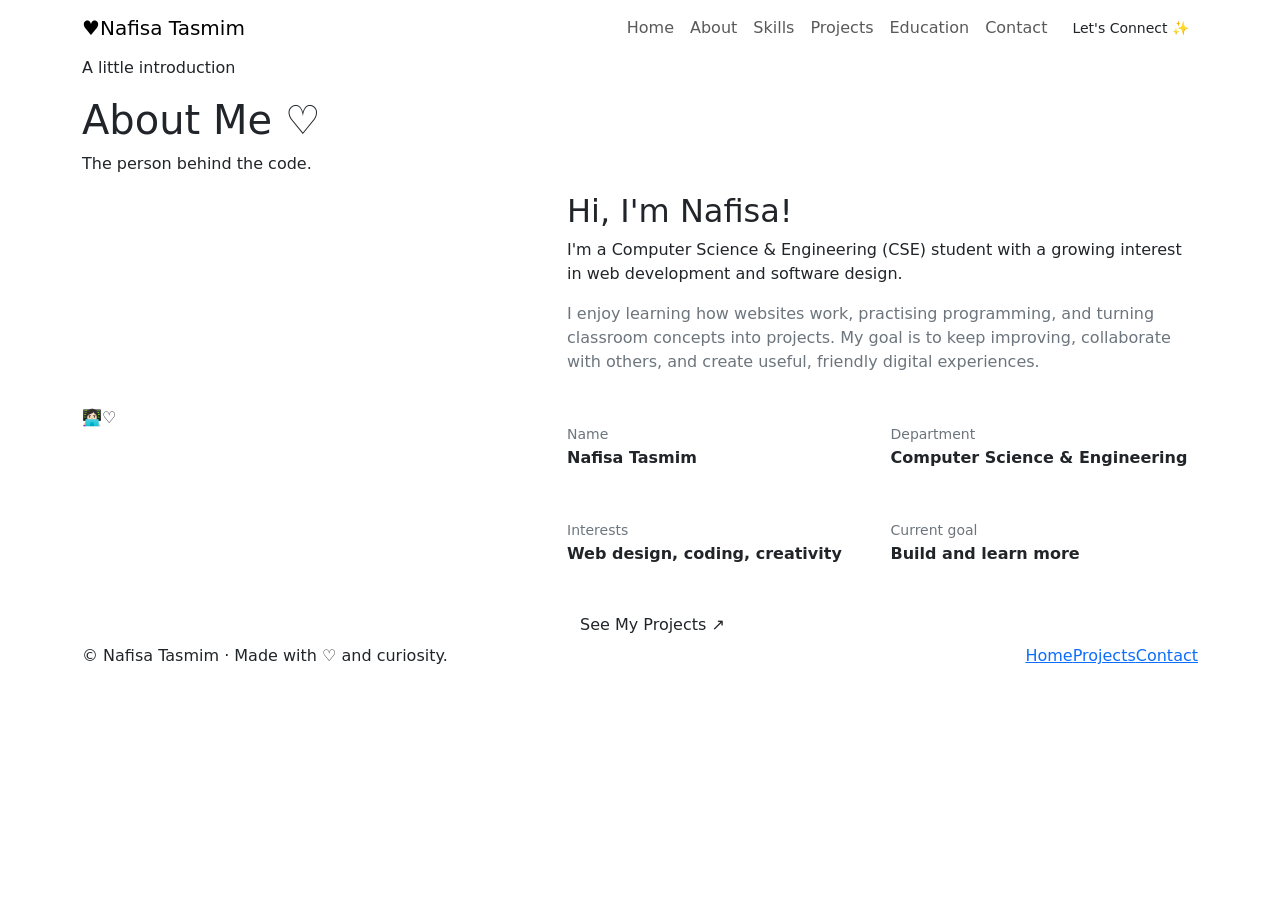
==== about.html @ cc156fcd "Add files via upload" ====
<!doctype html><html lang="en"><head><meta charset="utf-8"><meta name="viewport" content="width=device-width, initial-scale=1"><meta name="description" content="Nafisa Tasmim's CSE student portfolio"><title>About Me | Nafisa Tasmim</title><link href="https://cdn.jsdelivr.net/npm/bootstrap@5.3.3/dist/css/bootstrap.min.css" rel="stylesheet"><link rel="stylesheet" href="css/style.css"></head><body><nav class="navbar navbar-expand-lg sticky-top"><div class="container"><a class="navbar-brand" href="index.html"><span class="brand-heart">♥</span>Nafisa Tasmim</a><button class="navbar-toggler" type="button" data-bs-toggle="collapse" data-bs-target="#mainNav" aria-controls="mainNav" aria-expanded="false" aria-label="Toggle navigation"><span class="navbar-toggler-icon"></span></button><div class="collapse navbar-collapse" id="mainNav"><ul class="navbar-nav ms-auto align-items-lg-center"><li class="nav-item"><a class="nav-link" href="index.html">Home</a></li><li class="nav-item"><a class="nav-link" href="about.html">About</a></li><li class="nav-item"><a class="nav-link" href="skills.html">Skills</a></li><li class="nav-item"><a class="nav-link" href="projects.html">Projects</a></li><li class="nav-item"><a class="nav-link" href="education.html">Education</a></li><li class="nav-item"><a class="nav-link" href="contact.html">Contact</a></li><li class="nav-item ms-lg-2 mt-2 mt-lg-0"><a class="btn btn-pink btn-sm" href="contact.html">Let's Connect ✨</a></li></ul></div></div></nav><main><section class="page-hero"><div class="container"><p class="eyebrow">A little introduction</p><h1 class="section-title">About <span class="text-pink">Me ♡</span></h1><p class="section-subtitle">The person behind the code.</p></div></section><section class="section-pad"><div class="container"><div class="row align-items-center g-5"><div class="col-md-5"><div class="avatar-wrap"><span class="avatar-face" role="img" aria-label="Illustrated student avatar">👩🏻‍💻</span><span class="sparkle" style="right:10%;bottom:12%">♡</span></div></div><div class="col-md-7"><h2 class="section-title">Hi, I'm Nafisa!</h2><p class="lead-copy">I'm a Computer Science & Engineering (CSE) student with a growing interest in web development and software design.</p><p class="text-secondary">I enjoy learning how websites work, practising programming, and turning classroom concepts into projects. My goal is to keep improving, collaborate with others, and create useful, friendly digital experiences.</p><div class="row g-3 mt-2"><div class="col-sm-6"><div class="soft-card py-3"><small class="text-secondary">Name</small><div class="fw-semibold">Nafisa Tasmim</div></div></div><div class="col-sm-6"><div class="soft-card py-3"><small class="text-secondary">Department</small><div class="fw-semibold">Computer Science & Engineering</div></div></div><div class="col-sm-6"><div class="soft-card py-3"><small class="text-secondary">Interests</small><div class="fw-semibold">Web design, coding, creativity</div></div></div><div class="col-sm-6"><div class="soft-card py-3"><small class="text-secondary">Current goal</small><div class="fw-semibold">Build and learn more</div></div></div></div><a class="btn btn-pink mt-4" href="projects.html">See My Projects ↗</a></div></div></div></section></main><footer class="footer"><div class="container d-flex flex-column flex-sm-row justify-content-between align-items-center gap-2"><span>© <span data-year></span> Nafisa Tasmim · Made with ♡ and curiosity.</span><span><a href="index.html">Home</a><a href="projects.html">Projects</a><a href="contact.html">Contact</a></span></div></footer><script src="https://cdn.jsdelivr.net/npm/bootstrap@5.3.3/dist/js/bootstrap.bundle.min.js"></script><script src="js/script.js"></script></body></html>
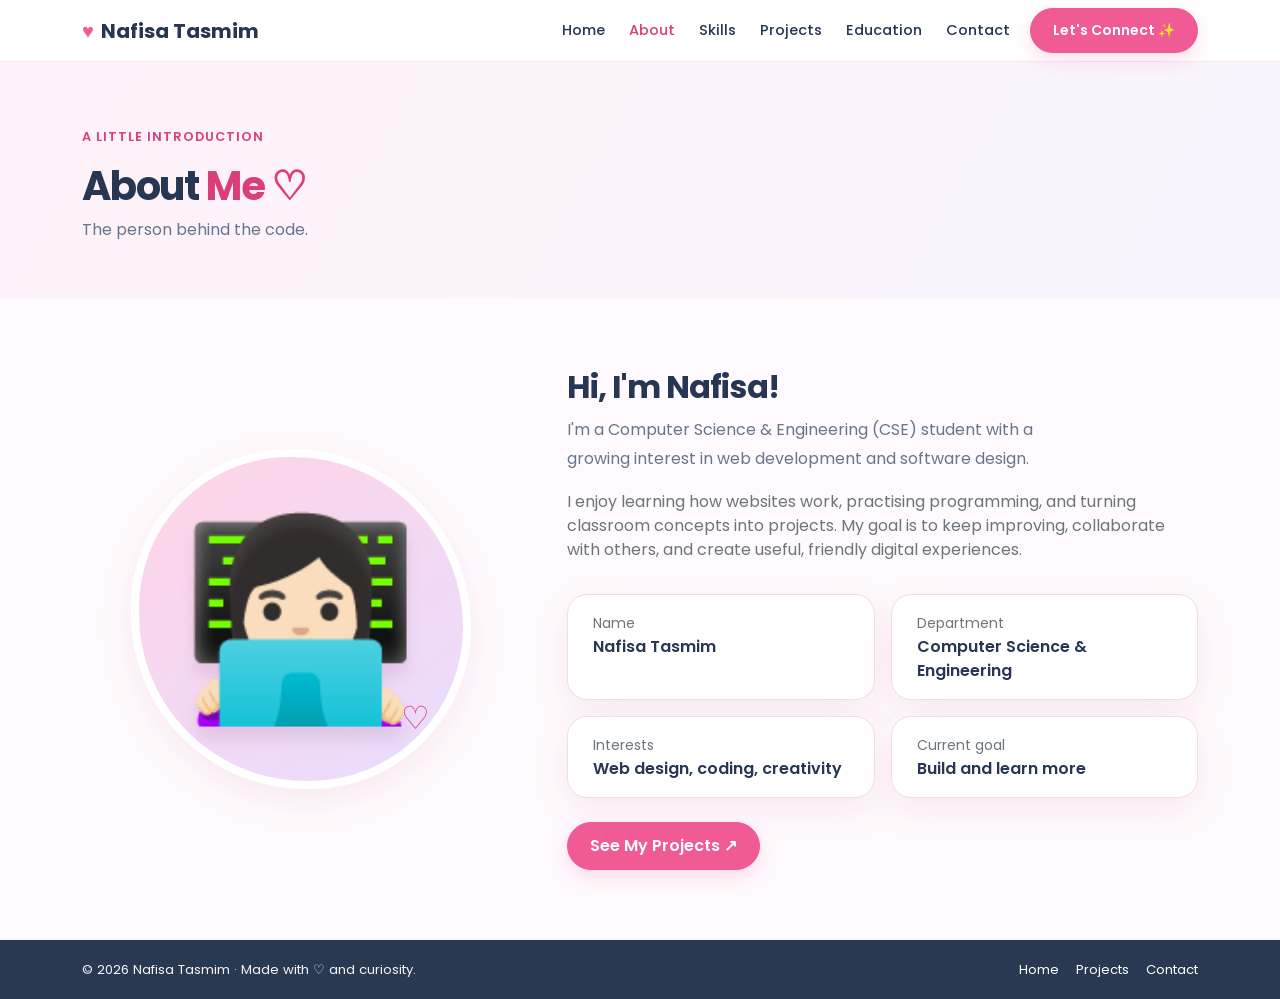
==== commit f44583f0: "Update about.html" ====
--- a/about.html
+++ b/about.html
@@ -1 +1,113 @@
-<!doctype html><html lang="en"><head><meta charset="utf-8"><meta name="viewport" content="width=device-width, initial-scale=1"><meta name="description" content="Nafisa Tasmim's CSE student portfolio"><title>About Me | Nafisa Tasmim</title><link href="https://cdn.jsdelivr.net/npm/bootstrap@5.3.3/dist/css/bootstrap.min.css" rel="stylesheet"><link rel="stylesheet" href="css/style.css"></head><body><nav class="navbar navbar-expand-lg sticky-top"><div class="container"><a class="navbar-brand" href="index.html"><span class="brand-heart">♥</span>Nafisa Tasmim</a><button class="navbar-toggler" type="button" data-bs-toggle="collapse" data-bs-target="#mainNav" aria-controls="mainNav" aria-expanded="false" aria-label="Toggle navigation"><span class="navbar-toggler-icon"></span></button><div class="collapse navbar-collapse" id="mainNav"><ul class="navbar-nav ms-auto align-items-lg-center"><li class="nav-item"><a class="nav-link" href="index.html">Home</a></li><li class="nav-item"><a class="nav-link" href="about.html">About</a></li><li class="nav-item"><a class="nav-link" href="skills.html">Skills</a></li><li class="nav-item"><a class="nav-link" href="projects.html">Projects</a></li><li class="nav-item"><a class="nav-link" href="education.html">Education</a></li><li class="nav-item"><a class="nav-link" href="contact.html">Contact</a></li><li class="nav-item ms-lg-2 mt-2 mt-lg-0"><a class="btn btn-pink btn-sm" href="contact.html">Let's Connect ✨</a></li></ul></div></div></nav><main><section class="page-hero"><div class="container"><p class="eyebrow">A little introduction</p><h1 class="section-title">About <span class="text-pink">Me ♡</span></h1><p class="section-subtitle">The person behind the code.</p></div></section><section class="section-pad"><div class="container"><div class="row align-items-center g-5"><div class="col-md-5"><div class="avatar-wrap"><span class="avatar-face" role="img" aria-label="Illustrated student avatar">👩🏻‍💻</span><span class="sparkle" style="right:10%;bottom:12%">♡</span></div></div><div class="col-md-7"><h2 class="section-title">Hi, I'm Nafisa!</h2><p class="lead-copy">I'm a Computer Science & Engineering (CSE) student with a growing interest in web development and software design.</p><p class="text-secondary">I enjoy learning how websites work, practising programming, and turning classroom concepts into projects. My goal is to keep improving, collaborate with others, and create useful, friendly digital experiences.</p><div class="row g-3 mt-2"><div class="col-sm-6"><div class="soft-card py-3"><small class="text-secondary">Name</small><div class="fw-semibold">Nafisa Tasmim</div></div></div><div class="col-sm-6"><div class="soft-card py-3"><small class="text-secondary">Department</small><div class="fw-semibold">Computer Science & Engineering</div></div></div><div class="col-sm-6"><div class="soft-card py-3"><small class="text-secondary">Interests</small><div class="fw-semibold">Web design, coding, creativity</div></div></div><div class="col-sm-6"><div class="soft-card py-3"><small class="text-secondary">Current goal</small><div class="fw-semibold">Build and learn more</div></div></div></div><a class="btn btn-pink mt-4" href="projects.html">See My Projects ↗</a></div></div></div></section></main><footer class="footer"><div class="container d-flex flex-column flex-sm-row justify-content-between align-items-center gap-2"><span>© <span data-year></span> Nafisa Tasmim · Made with ♡ and curiosity.</span><span><a href="index.html">Home</a><a href="projects.html">Projects</a><a href="contact.html">Contact</a></span></div></footer><script src="https://cdn.jsdelivr.net/npm/bootstrap@5.3.3/dist/js/bootstrap.bundle.min.js"></script><script src="js/script.js"></script></body></html>+<!doctype html>
+<html lang="en">
+<head>
+  <meta charset="utf-8">
+  <meta name="viewport" content="width=device-width, initial-scale=1">
+  <meta name="description" content="Nafisa Tasmim's CSE student portfolio">
+  <title>About Me | Nafisa Tasmim</title>
+  <link href="https://cdn.jsdelivr.net/npm/bootstrap@5.3.3/dist/css/bootstrap.min.css" rel="stylesheet">
+  <link rel="stylesheet" href="css/style.css">
+</head>
+<body>
+
+  <nav class="navbar navbar-expand-lg sticky-top">
+    <div class="container">
+      <a class="navbar-brand" href="index.html">
+        <span class="brand-heart">♥</span>Nafisa Tasmim
+      </a>
+      <button class="navbar-toggler" type="button" data-bs-toggle="collapse" data-bs-target="#mainNav" aria-controls="mainNav" aria-expanded="false" aria-label="Toggle navigation">
+        <span class="navbar-toggler-icon"></span>
+      </button>
+      <div class="collapse navbar-collapse" id="mainNav">
+        <ul class="navbar-nav ms-auto align-items-lg-center">
+          <li class="nav-item"><a class="nav-link" href="index.html">Home</a></li>
+          <li class="nav-item"><a class="nav-link" href="about.html">About</a></li>
+          <li class="nav-item"><a class="nav-link" href="skills.html">Skills</a></li>
+          <li class="nav-item"><a class="nav-link" href="projects.html">Projects</a></li>
+          <li class="nav-item"><a class="nav-link" href="education.html">Education</a></li>
+          <li class="nav-item"><a class="nav-link" href="contact.html">Contact</a></li>
+          <li class="nav-item ms-lg-2 mt-2 mt-lg-0">
+            <a class="btn btn-pink btn-sm" href="contact.html">Let's Connect ✨</a>
+          </li>
+        </ul>
+      </div>
+    </div>
+  </nav>
+
+  <main>
+
+    <section class="page-hero">
+      <div class="container">
+        <p class="eyebrow">A little introduction</p>
+        <h1 class="section-title">About <span class="text-pink">Me ♡</span></h1>
+        <p class="section-subtitle">The person behind the code.</p>
+      </div>
+    </section>
+
+    <section class="section-pad">
+      <div class="container">
+        <div class="row align-items-center g-5">
+
+          <div class="col-md-5">
+            <div class="avatar-wrap">
+              <span class="avatar-face" role="img" aria-label="Illustrated student avatar">👩🏻‍💻</span>
+              <span class="sparkle" style="right:10%;bottom:12%">♡</span>
+            </div>
+          </div>
+
+          <div class="col-md-7">
+            <h2 class="section-title">Hi, I'm Nafisa!</h2>
+            <p class="lead-copy">I'm a Computer Science & Engineering (CSE) student with a growing interest in web development and software design.</p>
+            <p class="text-secondary">I enjoy learning how websites work, practising programming, and turning classroom concepts into projects. My goal is to keep improving, collaborate with others, and create useful, friendly digital experiences.</p>
+
+            <div class="row g-3 mt-2">
+              <div class="col-sm-6">
+                <div class="soft-card py-3">
+                  <small class="text-secondary">Name</small>
+                  <div class="fw-semibold">Nafisa Tasmim</div>
+                </div>
+              </div>
+              <div class="col-sm-6">
+                <div class="soft-card py-3">
+                  <small class="text-secondary">Department</small>
+                  <div class="fw-semibold">Computer Science & Engineering</div>
+                </div>
+              </div>
+              <div class="col-sm-6">
+                <div class="soft-card py-3">
+                  <small class="text-secondary">Interests</small>
+                  <div class="fw-semibold">Web design, coding, creativity</div>
+                </div>
+              </div>
+              <div class="col-sm-6">
+                <div class="soft-card py-3">
+                  <small class="text-secondary">Current goal</small>
+                  <div class="fw-semibold">Build and learn more</div>
+                </div>
+              </div>
+            </div>
+
+            <a class="btn btn-pink mt-4" href="projects.html">See My Projects ↗</a>
+          </div>
+
+        </div>
+      </div>
+    </section>
+
+  </main>
+
+  <footer class="footer">
+    <div class="container d-flex flex-column flex-sm-row justify-content-between align-items-center gap-2">
+      <span>© <span data-year></span> Nafisa Tasmim · Made with ♡ and curiosity.</span>
+      <span>
+        <a href="index.html">Home</a>
+        <a href="projects.html">Projects</a>
+        <a href="contact.html">Contact</a>
+      </span>
+    </div>
+  </footer>
+
+  <script src="https://cdn.jsdelivr.net/npm/bootstrap@5.3.3/dist/js/bootstrap.bundle.min.js"></script>
+  <script src="js/script.js"></script>
+</body>
+</html>
--- a/css/style.css
+++ b/css/style.css
@@ -0,0 +1,3 @@
+@import url('https://fonts.googleapis.com/css2?family=Poppins:wght@300;400;500;600;700&display=swap');
+:root{--pink:#f05b96;--pink-dark:#dc3e7c;--pink-soft:#fff0f6;--lav:#f4efff;--ink:#263653;--muted:#69758a;--white:#fff;--line:#f1dce7;--shadow:0 12px 35px #b74f7d18}
+*{box-sizing:border-box}html{scroll-behavior:smooth}body{font-family:'Poppins',sans-serif;background:#fffafd;color:var(--ink);margin:0}a{text-decoration:none}.navbar{background:#ffffffed;backdrop-filter:blur(12px);border-bottom:1px solid #f7e6ee}.navbar-brand{font-weight:700;color:var(--ink)!important}.brand-heart{color:var(--pink);margin-right:7px}.nav-link{font-size:.91rem;color:var(--ink)!important;font-weight:500;margin:0 4px}.nav-link:hover,.nav-link.active{color:var(--pink-dark)!important}.btn-pink{background:var(--pink);color:#fff;border:1px solid var(--pink);border-radius:30px;padding:11px 22px;font-weight:600;box-shadow:0 7px 18px #f05b9630}.btn-pink:hover{background:var(--pink-dark);color:#fff}.btn-outline-pink{border:1px solid var(--pink);color:var(--pink-dark);border-radius:30px;padding:10px 21px;font-weight:600}.btn-outline-pink:hover{background:var(--pink-soft);color:var(--pink-dark)}.hero{padding:76px 0 55px;overflow:hidden;background:radial-gradient(circle at 82% 25%,#ffe1ee 0,transparent 28%),linear-gradient(120deg,#fffafd,#fff3f8)}.eyebrow{color:var(--pink-dark);font-weight:600;letter-spacing:.08em;text-transform:uppercase;font-size:.8rem}.hero h1{font-size:clamp(2.5rem,5vw,4.5rem);font-weight:700;line-height:1.12;letter-spacing:-.04em}.hero h1 span,.text-pink{color:var(--pink-dark)}.lead-copy{color:var(--muted);max-width:520px;line-height:1.85}.avatar-wrap{width:min(340px,80vw);aspect-ratio:1;border-radius:47% 53% 48% 52%;background:linear-gradient(145deg,#ffd4e6,#e9ddff);margin:auto;display:grid;place-items:center;box-shadow:var(--shadow);border:8px solid white;position:relative}.avatar-face{font-size:clamp(8rem,18vw,12rem);filter:drop-shadow(0 12px 8px #7d456b24)}.sparkle{position:absolute;color:var(--pink-dark);font-size:2rem}.section-pad{padding:70px 0}.section-title{font-weight:700;letter-spacing:-.03em}.section-subtitle{color:var(--muted)}.soft-card{height:100%;background:#fff;border:1px solid var(--line);border-radius:20px;padding:25px;box-shadow:var(--shadow);transition:transform .2s,box-shadow .2s}.soft-card:hover{transform:translateY(-5px);box-shadow:0 16px 40px #b74f7d22}.icon-bubble{width:52px;height:52px;display:grid;place-items:center;background:var(--pink-soft);border-radius:16px;font-size:1.45rem;margin-bottom:17px}.page-hero{padding:65px 0 40px;background:linear-gradient(120deg,#fff2f8,#f8f4ff)}.tag{display:inline-block;background:var(--pink-soft);color:#b72b68;border-radius:20px;padding:6px 11px;font-size:.78rem;margin:4px 3px 0 0}.skill-top{display:flex;justify-content:space-between;font-weight:600;font-size:.9rem}.progress{height:8px;background:#f8e6ef;border-radius:20px;margin-top:12px}.progress-bar{background:linear-gradient(90deg,#f05b96,#bd70e9);border-radius:20px}.project-visual{height:155px;border-radius:14px;background:linear-gradient(135deg,#ffe2ee,#eae2ff);display:grid;place-items:center;font-size:4rem;margin-bottom:18px}.timeline{border-left:2px solid #f5c4d9;padding-left:25px}.timeline-item{position:relative;margin-bottom:25px}.timeline-item:before{content:'';position:absolute;width:12px;height:12px;border-radius:50%;background:var(--pink);left:-32px;top:7px;border:3px solid white;box-shadow:0 0 0 2px #f5c4d9}.form-control{border:1px solid #ead9e3;border-radius:12px;padding:12px 14px}.form-control:focus{border-color:#f28ab4;box-shadow:0 0 0 .2rem #f05b9620}.contact-icon{width:44px;height:44px;background:var(--pink-soft);border-radius:50%;display:grid;place-items:center;font-size:1.2rem;flex-shrink:0}.footer{background:#293952;color:#f7f3f7;padding:20px 0;font-size:.82rem}.footer a{color:#fff;margin-left:13px}.footer a:hover{color:#ffb9d5}.quote-band{background:linear-gradient(110deg,#fff0f6,#f3edff);border-radius:20px;padding:26px;text-align:center}.reveal{animation:fadeUp .55s ease both}@keyframes fadeUp{from{opacity:0;transform:translateY(12px)}to{opacity:1;transform:translateY(0)}}@media(max-width:767px){.hero{padding:52px 0 40px;text-align:center}.lead-copy{margin-left:auto;margin-right:auto}.hero-actions{justify-content:center}.section-pad{padding:50px 0}.page-hero{text-align:center;padding:48px 0 32px}}
